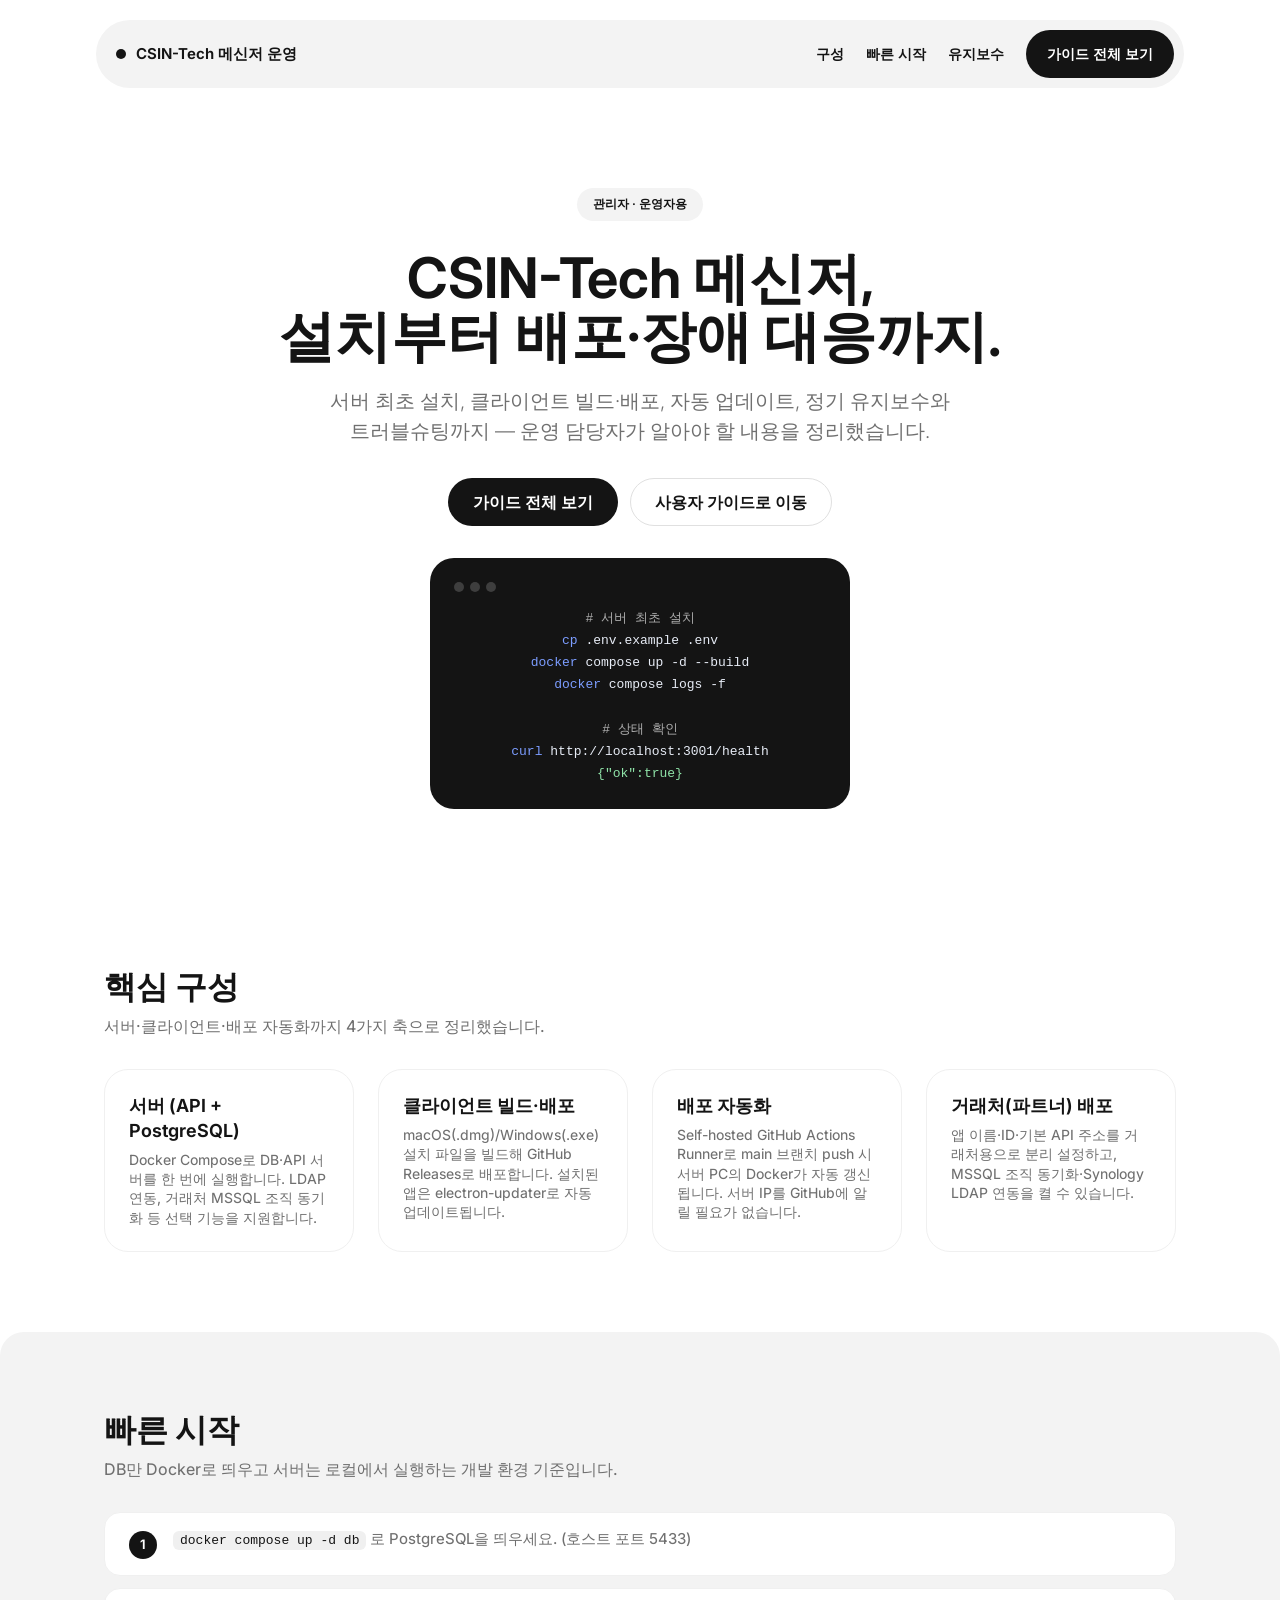
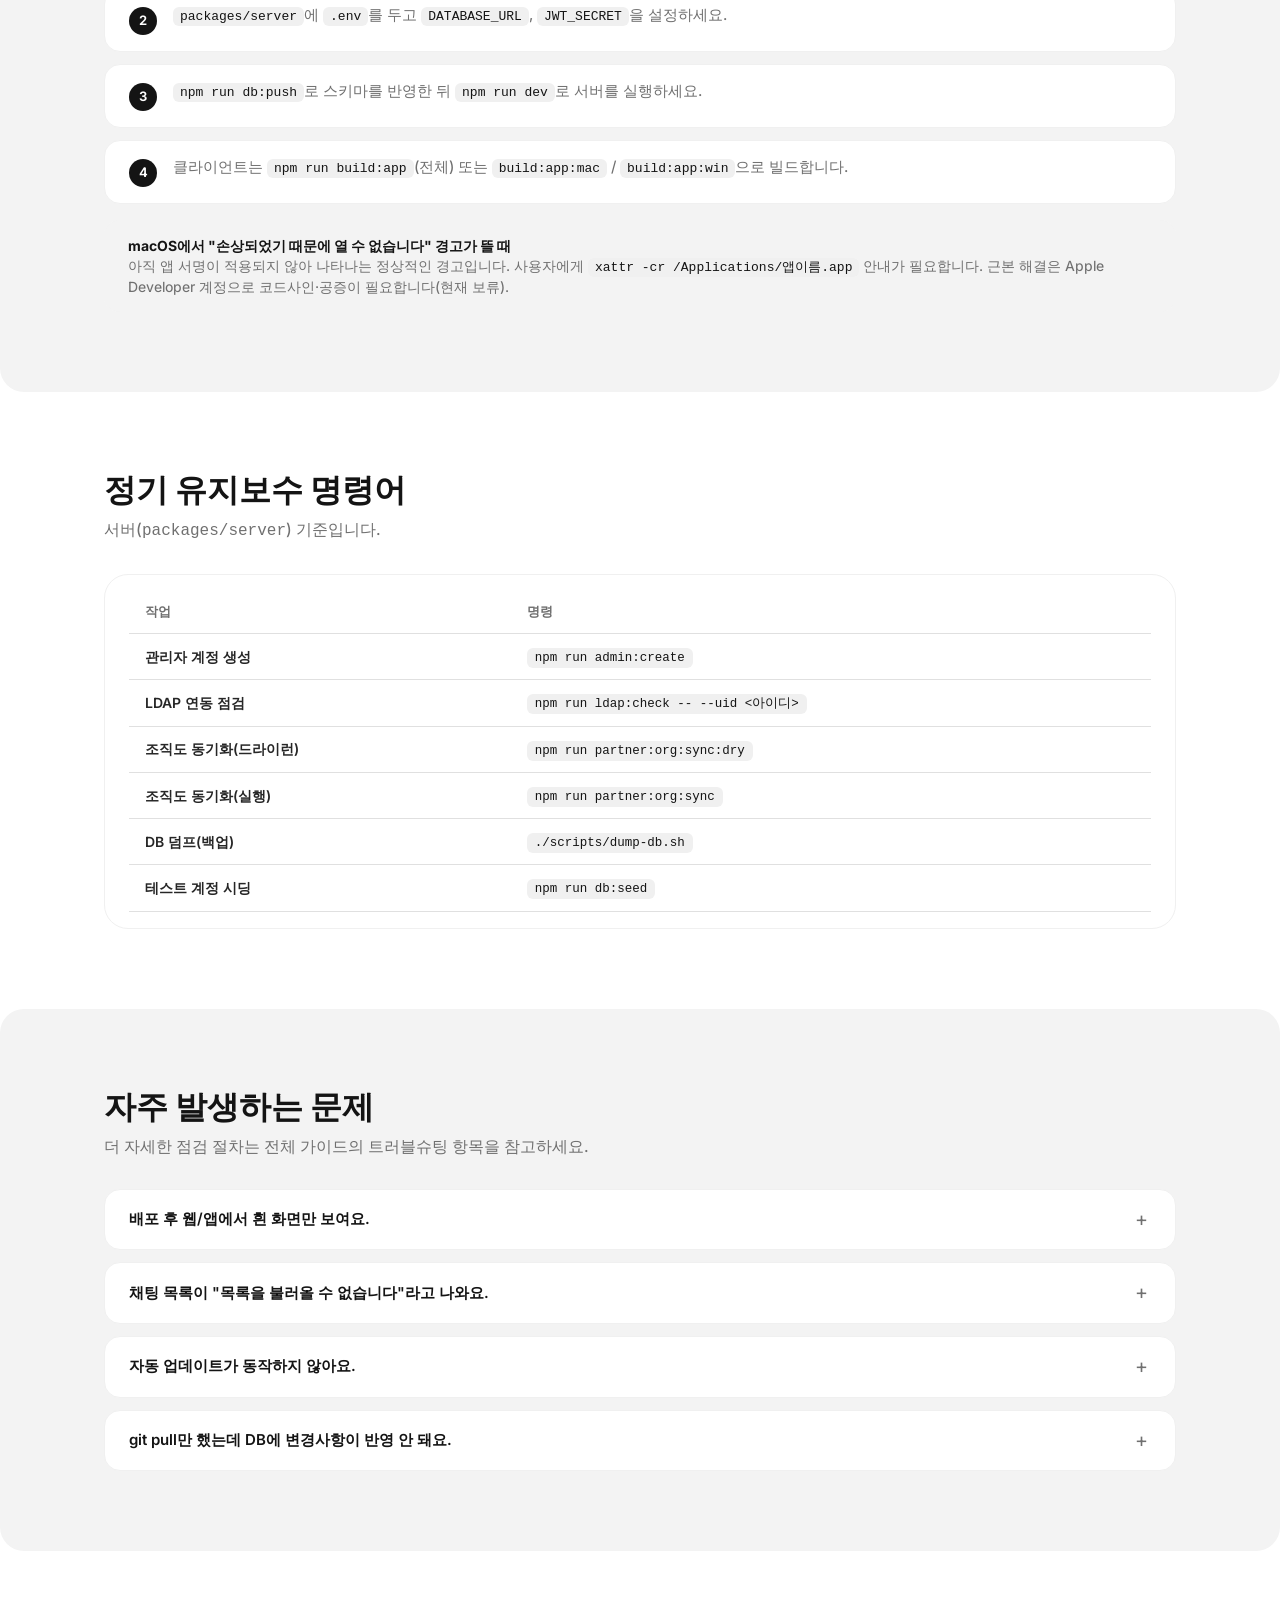
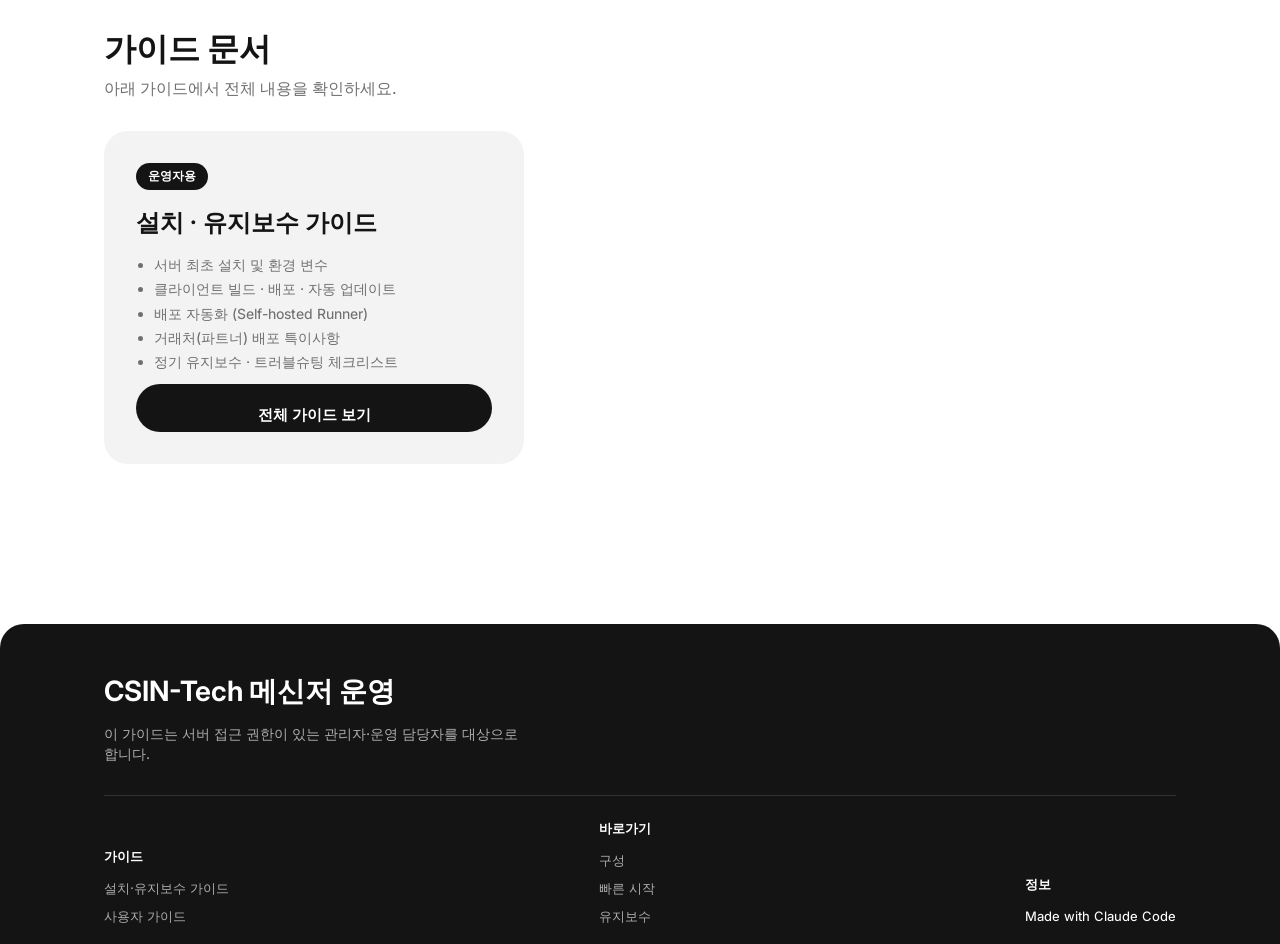
==== index.html @ f29ed69d "feat: CSIN-Tech 메신저 운영·유지보수 가이드 사이트 최초 배포 사용자 가이드(csintech-messenger-docs)와 분리된 운영자 전용 사이트. 동일한 디자인 " ====
<!doctype html>
<html lang="ko">
<head>
<meta charset="utf-8" />
<meta name="viewport" content="width=device-width, initial-scale=1" />
<title>CSIN-Tech 메신저 운영 가이드</title>
<meta name="description" content="CSIN-Tech 메신저 설치·유지보수 가이드 — 서버 설치, 클라이언트 배포, 자동 업데이트, 장애 대응." />
<link rel="preconnect" href="https://fonts.googleapis.com" />
<link rel="preconnect" href="https://fonts.gstatic.com" crossorigin />
<link href="https://fonts.googleapis.com/css2?family=Inter:wght@300;450;600;650&display=swap" rel="stylesheet" />
<link rel="stylesheet" href="style.css" />
</head>
<body>

<nav class="nav">
  <div class="nav-pill">
    <a class="nav-brand" href="index.html"><span class="dot"></span> CSIN-Tech 메신저 운영</a>
    <div class="nav-links">
      <a href="#stack">구성</a>
      <a href="#quickstart">빠른 시작</a>
      <a href="#maintenance">유지보수</a>
      <a class="btn btn-primary" href="install-guide.html">가이드 전체 보기</a>
    </div>
  </div>
</nav>

<header class="hero">
  <div class="wrap">
    <span class="eyebrow">관리자 · 운영자용</span>
    <h1>CSIN-Tech 메신저,<br />설치부터 배포·장애 대응까지.</h1>
    <p class="lead">
      서버 최초 설치, 클라이언트 빌드·배포, 자동 업데이트, 정기 유지보수와
      트러블슈팅까지 — 운영 담당자가 알아야 할 내용을 정리했습니다.
    </p>
    <div class="cta-row">
      <a class="btn btn-primary" href="install-guide.html">가이드 전체 보기</a>
      <a class="btn btn-outline" href="https://emax-project.github.io/csintech-messenger-docs/">사용자 가이드로 이동</a>
    </div>
  </div>

  <div class="hero-shot">
    <div class="terminal">
      <div class="dots"><span></span><span></span><span></span></div>
      <pre><span class="cm"># 서버 최초 설치</span>
<span class="c1">cp</span> .env.example .env
<span class="c1">docker</span> compose up -d --build
<span class="c1">docker</span> compose logs -f

<span class="cm"># 상태 확인</span>
<span class="c1">curl</span> http://localhost:3001/health
<span class="c2">{"ok":true}</span></pre>
    </div>
  </div>
</header>

<section id="stack">
  <div class="wrap">
    <div class="section-head">
      <h2 class="section-title">핵심 구성</h2>
      <p class="section-sub">서버·클라이언트·배포 자동화까지 4가지 축으로 정리했습니다.</p>
    </div>
    <div class="grid">
      <div class="card text-only"><div class="body">
        <h3>서버 (API + PostgreSQL)</h3>
        <p>Docker Compose로 DB·API 서버를 한 번에 실행합니다. LDAP 연동, 거래처 MSSQL 조직 동기화 등 선택 기능을 지원합니다.</p>
      </div></div>
      <div class="card text-only"><div class="body">
        <h3>클라이언트 빌드·배포</h3>
        <p>macOS(.dmg)/Windows(.exe) 설치 파일을 빌드해 GitHub Releases로 배포합니다. 설치된 앱은 electron-updater로 자동 업데이트됩니다.</p>
      </div></div>
      <div class="card text-only"><div class="body">
        <h3>배포 자동화</h3>
        <p>Self-hosted GitHub Actions Runner로 main 브랜치 push 시 서버 PC의 Docker가 자동 갱신됩니다. 서버 IP를 GitHub에 알릴 필요가 없습니다.</p>
      </div></div>
      <div class="card text-only"><div class="body">
        <h3>거래처(파트너) 배포</h3>
        <p>앱 이름·ID·기본 API 주소를 거래처용으로 분리 설정하고, MSSQL 조직 동기화·Synology LDAP 연동을 켤 수 있습니다.</p>
      </div></div>
    </div>
  </div>
</section>

<section class="alt" id="quickstart">
  <div class="wrap">
    <div class="section-head">
      <h2 class="section-title">빠른 시작</h2>
      <p class="section-sub">DB만 Docker로 띄우고 서버는 로컬에서 실행하는 개발 환경 기준입니다.</p>
    </div>
    <div class="steps">
      <div class="step">
        <div class="num">1</div>
        <div class="txt"><code>docker compose up -d db</code> 로 PostgreSQL을 띄우세요. (호스트 포트 5433)</div>
      </div>
      <div class="step">
        <div class="num">2</div>
        <div class="txt"><code>packages/server</code>에 <code>.env</code>를 두고 <code>DATABASE_URL</code>, <code>JWT_SECRET</code>을 설정하세요.</div>
      </div>
      <div class="step">
        <div class="num">3</div>
        <div class="txt"><code>npm run db:push</code>로 스키마를 반영한 뒤 <code>npm run dev</code>로 서버를 실행하세요.</div>
      </div>
      <div class="step">
        <div class="num">4</div>
        <div class="txt">클라이언트는 <code>npm run build:app</code>(전체) 또는 <code>build:app:mac</code> / <code>build:app:win</code>으로 빌드합니다.</div>
      </div>
    </div>
    <div class="note">
      <b>macOS에서 "손상되었기 때문에 열 수 없습니다" 경고가 뜰 때</b><br />
      아직 앱 서명이 적용되지 않아 나타나는 정상적인 경고입니다. 사용자에게
      <code>xattr -cr /Applications/앱이름.app</code> 안내가 필요합니다. 근본 해결은 Apple Developer 계정으로 코드사인·공증이 필요합니다(현재 보류).
    </div>
  </div>
</section>

<section id="maintenance">
  <div class="wrap">
    <div class="section-head">
      <h2 class="section-title">정기 유지보수 명령어</h2>
      <p class="section-sub">서버(<code>packages/server</code>) 기준입니다.</p>
    </div>
    <div class="cmd-table-wrap">
      <table class="cmd-table">
        <tr><th>작업</th><th>명령</th></tr>
        <tr><td>관리자 계정 생성</td><td><code>npm run admin:create</code></td></tr>
        <tr><td>LDAP 연동 점검</td><td><code>npm run ldap:check -- --uid &lt;아이디&gt;</code></td></tr>
        <tr><td>조직도 동기화(드라이런)</td><td><code>npm run partner:org:sync:dry</code></td></tr>
        <tr><td>조직도 동기화(실행)</td><td><code>npm run partner:org:sync</code></td></tr>
        <tr><td>DB 덤프(백업)</td><td><code>./scripts/dump-db.sh</code></td></tr>
        <tr><td>테스트 계정 시딩</td><td><code>npm run db:seed</code></td></tr>
      </table>
    </div>
  </div>
</section>

<section class="alt">
  <div class="wrap">
    <div class="section-head">
      <h2 class="section-title">자주 발생하는 문제</h2>
      <p class="section-sub">더 자세한 점검 절차는 전체 가이드의 트러블슈팅 항목을 참고하세요.</p>
    </div>
    <div class="faq-list">
      <details class="faq-row">
        <summary>배포 후 웹/앱에서 흰 화면만 보여요.<span class="plus">+</span></summary>
        <p class="answer"><code>/debug-client</code>로 클라이언트 파일이 서버 이미지에 포함됐는지 먼저 확인하고, <code>/health</code>로 API 서버 자체가 정상인지 확인하세요.</p>
      </details>
      <details class="faq-row">
        <summary>채팅 목록이 "목록을 불러올 수 없습니다"라고 나와요.<span class="plus">+</span></summary>
        <p class="answer">PostgreSQL이 떠 있지 않거나 <code>DATABASE_URL</code>이 잘못된 경우입니다. <code>docker compose ps</code>로 db 컨테이너 상태를 확인하세요.</p>
      </details>
      <details class="faq-row">
        <summary>자동 업데이트가 동작하지 않아요.<span class="plus">+</span></summary>
        <p class="answer">GitHub Releases에 <code>latest.yml</code>/<code>latest-mac.yml</code>이 함께 첨부됐는지 확인하세요. 비공개 저장소는 404가 나서 Generic 업데이트 서버 방식이 필요합니다.</p>
      </details>
      <details class="faq-row">
        <summary>git pull만 했는데 DB에 변경사항이 반영 안 돼요.<span class="plus">+</span></summary>
        <p class="answer">정상입니다. <code>git pull</code>은 코드만 갱신합니다. 서버 PC에서 <code>npm run db:push</code> 또는 <code>npm run db:migrate:deploy</code>를 한 번 더 실행해야 합니다.</p>
      </details>
    </div>
  </div>
</section>

<section>
  <div class="wrap">
    <div class="section-head">
      <h2 class="section-title">가이드 문서</h2>
      <p class="section-sub">아래 가이드에서 전체 내용을 확인하세요.</p>
    </div>
    <div class="guide-cards guide-cards-single">
      <div class="guide-card">
        <span class="tag">운영자용</span>
        <h3>설치 · 유지보수 가이드</h3>
        <ul>
          <li>서버 최초 설치 및 환경 변수</li>
          <li>클라이언트 빌드 · 배포 · 자동 업데이트</li>
          <li>배포 자동화 (Self-hosted Runner)</li>
          <li>거래처(파트너) 배포 특이사항</li>
          <li>정기 유지보수 · 트러블슈팅 체크리스트</li>
        </ul>
        <a class="btn btn-primary go" href="install-guide.html">전체 가이드 보기</a>
      </div>
    </div>
  </div>
</section>

<footer class="site-footer">
  <div class="wrap">
    <div class="wordmark">CSIN-Tech 메신저 운영</div>
    <p class="tagline">이 가이드는 서버 접근 권한이 있는 관리자·운영 담당자를 대상으로 합니다.</p>
    <div class="cols">
      <div class="links">
        <span class="link-group-title">가이드</span>
        <a href="install-guide.html">설치·유지보수 가이드</a>
        <a href="https://emax-project.github.io/csintech-messenger-docs/">사용자 가이드</a>
      </div>
      <div class="links">
        <span class="link-group-title">바로가기</span>
        <a href="#stack">구성</a>
        <a href="#quickstart">빠른 시작</a>
        <a href="#maintenance">유지보수</a>
      </div>
      <div class="links">
        <span class="link-group-title">정보</span>
        <span>Made with Claude Code</span>
      </div>
    </div>
  </div>
</footer>

</body>
</html>
---- style.css ----
/* ============================================================
   Design tokens — adapted from DESIGN.md (Mobbin analysis)
   Saans substituted with Inter (variable) per DESIGN.md guidance:
   652 -> 650, 456 -> 450, 300 -> 300, line-heights unchanged.
   ============================================================ */
:root {
  color-scheme: light;

  --primary: #141414;
  --on-primary: #ffffff;
  --ink: #141414;
  --ink-soft: #262626;
  --text-muted: #707070;
  --text-faint: #adadad;
  --canvas: #ffffff;
  --canvas-soft: #f3f3f3;
  --field: #f0f0f0;
  --hairline-soft: #f0f0f0;
  --hairline: #e0e0e0;
  --accent: #0066ff;

  --radius-none: 0px;
  --radius-sm: 16px;
  --radius-md: 24px;
  --radius-full: 9999px;

  --sp-xxs: 4px;
  --sp-xs: 8px;
  --sp-sm: 12px;
  --sp-md: 16px;
  --sp-lg: 24px;
  --sp-xl: 32px;
  --sp-xxl: 48px;
  --sp-section: 80px;
  --sp-section-lg: 120px;

  --maxw: 1120px;
  --font: "Inter", -apple-system, BlinkMacSystemFont, "Apple SD Gothic Neo",
    "Malgun Gothic", "Segoe UI", Roboto, sans-serif;
}

* { box-sizing: border-box; }

html, body {
  margin: 0;
  padding: 0;
  background: var(--canvas);
  color: var(--ink);
  font-family: var(--font);
  font-weight: 450;
  line-height: 1.38;
  -webkit-font-smoothing: antialiased;
}

img { max-width: 100%; display: block; }

a { color: var(--ink); text-decoration: underline; text-decoration-color: var(--hairline); text-underline-offset: 2px; }
a:hover { text-decoration-color: currentColor; }

.wrap {
  max-width: var(--maxw);
  margin: 0 auto;
  padding: 0 24px;
}

/* ---------- Floating pill nav ---------- */
.nav {
  position: sticky;
  top: 20px;
  z-index: 20;
  display: flex;
  justify-content: center;
  padding: 0 16px;
}
.nav-pill {
  width: 100%;
  max-width: calc(var(--maxw) - 32px);
  display: flex;
  align-items: center;
  justify-content: space-between;
  gap: 16px;
  background: var(--canvas-soft);
  border-radius: var(--radius-full);
  padding: 10px 10px 10px 20px;
}
.nav-brand {
  display: flex;
  align-items: center;
  gap: 10px;
  font-weight: 650;
  font-size: 15px;
  color: var(--ink);
  text-decoration: none;
  white-space: nowrap;
}
.nav-brand .dot {
  width: 10px; height: 10px; border-radius: 50%;
  background: var(--primary);
  flex-shrink: 0;
}
.nav-links {
  display: flex;
  align-items: center;
  gap: 22px;
  font-size: 14px;
  font-weight: 600;
}
.nav-links a:not(.btn) { color: var(--ink); text-decoration: none; }
.nav-links a:not(.btn):hover { color: var(--text-muted); }
.nav-links .btn { padding: 10px 20px; font-size: 14px; }

/* ---------- Buttons (stadium pills, per DESIGN.md) ---------- */
.btn {
  display: inline-flex;
  align-items: center;
  justify-content: center;
  gap: 8px;
  height: 48px;
  padding: 0 24px;
  border-radius: var(--radius-full);
  font-weight: 600;
  font-size: 16px;
  border: 1px solid transparent;
  text-decoration: none !important;
  white-space: nowrap;
}
.btn-primary { background: var(--primary); color: var(--on-primary); }
.btn-primary:hover { background: var(--ink-soft); }
.btn-outline { background: var(--canvas); color: var(--ink); border-color: var(--hairline); }
.btn-outline:hover { border-color: var(--ink); }
.btn-soft { background: var(--canvas-soft); color: var(--ink); }
.btn-soft:hover { background: var(--field); }

/* ---------- Hero ---------- */
.hero {
  padding: var(--sp-section-lg) 0 var(--sp-section);
  text-align: center;
}
.eyebrow {
  display: inline-flex;
  align-items: center;
  gap: 6px;
  font-size: 12px;
  font-weight: 600;
  color: var(--ink);
  background: var(--canvas-soft);
  padding: 8px 16px;
  border-radius: var(--radius-full);
  margin-bottom: 28px;
}
.hero h1 {
  font-size: clamp(32px, 5.4vw, 56px);
  font-weight: 650;
  line-height: 1.05;
  letter-spacing: 0;
  margin: 0 0 20px;
}
.hero p.lead {
  color: var(--text-muted);
  font-weight: 300;
  font-size: clamp(16px, 2vw, 20px);
  line-height: 1.5;
  max-width: 620px;
  margin: 0 auto var(--sp-xl);
}
.cta-row { display: flex; gap: 12px; justify-content: center; flex-wrap: wrap; }

/* ---------- Sections ---------- */
section { padding: var(--sp-section) 0; }
section.alt { background: var(--canvas-soft); border-radius: var(--radius-md); }
.section-head { max-width: 640px; margin: 0 0 var(--sp-xl); }
h2.section-title {
  font-size: clamp(24px, 3.2vw, 32px);
  font-weight: 650;
  line-height: 1.13;
  margin: 0 0 10px;
}
p.section-sub { color: var(--text-muted); font-size: 16px; margin: 0; }

/* ---------- Feature grid (plain, used for ops summary) ---------- */
.grid {
  display: grid;
  grid-template-columns: repeat(auto-fit, minmax(240px, 1fr));
  gap: var(--sp-lg);
}
.card {
  background: var(--canvas);
  border: 1px solid var(--hairline-soft);
  border-radius: var(--radius-md);
  overflow: hidden;
  display: flex;
  flex-direction: column;
}
.card .shot {
  aspect-ratio: 16 / 11;
  overflow: hidden;
  background: var(--canvas-soft);
  padding: 10px 10px 0;
  flex-shrink: 0;
}
.card .shot img {
  width: 100%;
  height: 100%;
  object-fit: cover;
  object-position: top center;
  border-radius: var(--radius-sm) var(--radius-sm) 0 0;
  border: 1px solid var(--hairline-soft);
  border-bottom: none;
}
.card .body { padding: var(--sp-lg); }
.card h3 { margin: 0 0 6px; font-size: 18px; font-weight: 650; }
.card p { margin: 0; font-size: 14px; color: var(--text-muted); }
.card.text-only .body { padding: var(--sp-lg); }

/* ---------- Bento feature grid ----------
   Source screenshots are tall/portrait (phone-app shape), so "featured"
   tiles are made TALLER (deeper image aspect-ratio), never wider —
   a wide-short cell would badly letterbox a portrait screenshot.
   align-items: start lets each card keep its own natural height
   (masonry-like), instead of stretching short cards to match tall ones. */
.bento {
  display: grid;
  grid-template-columns: repeat(3, 1fr);
  gap: var(--sp-lg);
  align-items: start;
}
.bento .card.feature-lg .shot { aspect-ratio: 3 / 4; }
.bento .card.feature-lg h3 { font-size: 20px; }

@media (max-width: 860px) {
  .bento { grid-template-columns: repeat(2, 1fr); }
}
@media (max-width: 560px) {
  .bento { grid-template-columns: 1fr; }
  .bento .card.feature-lg .shot { aspect-ratio: 16 / 11; }
}

/* ---------- Hero shot (single, clean — replaces the busy multi-screenshot marquee) ---------- */
.hero-shot { display: flex; justify-content: center; margin-top: var(--sp-xl); }
.hero-shot .frame {
  position: relative;
  background: var(--canvas);
  border: 1px solid var(--hairline-soft);
  border-radius: var(--radius-md);
  padding: var(--sp-sm);
}
.hero-shot .frame img {
  width: 300px;
  border-radius: var(--radius-sm);
  display: block;
}
.hero-shot .frame::after {
  content: '';
  position: absolute;
  left: var(--sp-sm);
  right: var(--sp-sm);
  bottom: var(--sp-sm);
  height: 90px;
  border-radius: 0 0 var(--radius-sm) var(--radius-sm);
  background: linear-gradient(180deg, transparent, var(--canvas) 85%);
  pointer-events: none;
}
@media (max-width: 640px) {
  .hero-shot .frame img { width: 240px; }
}

/* Fade mask for cropped/cut-off screenshot previews, so the crop reads as
   intentional rather than an accidental hard clip. */
.shot-fade { position: relative; }
.shot-fade::after {
  content: '';
  position: absolute;
  left: 10px; right: 10px; bottom: 0;
  height: 56px;
  background: linear-gradient(180deg, transparent, var(--canvas-soft) 90%);
  pointer-events: none;
}

/* ---------- Split panel (install) ---------- */
.split {
  display: grid;
  grid-template-columns: 1.1fr 0.9fr;
  gap: var(--sp-xxl);
  align-items: center;
}
.split-visual {
  display: flex;
  justify-content: center;
}
.split-visual .frame {
  background: var(--canvas);
  border: 1px solid var(--hairline-soft);
  border-radius: var(--radius-md);
  padding: var(--sp-sm);
  transform: rotate(1.5deg);
  box-shadow: none;
}
.split-visual .frame img {
  border-radius: var(--radius-sm);
  width: 260px;
}
@media (max-width: 860px) {
  .split { grid-template-columns: 1fr; }
  .split-visual { order: -1; }
}

/* ---------- Segmented control demo switcher ---------- */
.seg-control {
  display: inline-flex;
  flex-wrap: wrap;
  background: var(--canvas);
  border-radius: var(--radius-full);
  padding: 4px;
  gap: 2px;
  margin-bottom: var(--sp-xl);
}
.seg-control button {
  border: none;
  background: transparent;
  padding: 10px 18px;
  border-radius: var(--radius-full);
  font-weight: 600;
  font-size: 13.5px;
  color: var(--text-muted);
  cursor: pointer;
  font-family: var(--font);
}
.seg-control button.active { background: var(--ink); color: var(--on-primary); }
.seg-panel { display: none; }
.seg-panel.active { display: block; }
.seg-panel figure { margin: 0; max-width: 480px; }
.seg-panel img {
  width: 100%;
  border-radius: var(--radius-md);
  border: 1px solid var(--hairline-soft);
}
.seg-panel figcaption { margin-top: var(--sp-sm); font-size: 13.5px; color: var(--text-muted); }

/* ---------- FAQ accordion ---------- */
.faq-list { display: flex; flex-direction: column; gap: var(--sp-sm); }
.faq-row {
  background: var(--canvas);
  border: 1px solid var(--hairline-soft);
  border-radius: var(--radius-sm);
  padding: var(--sp-md) var(--sp-lg);
}
.faq-row summary {
  cursor: pointer;
  font-weight: 600;
  font-size: 15px;
  list-style: none;
  display: flex;
  justify-content: space-between;
  align-items: center;
  gap: var(--sp-md);
}
.faq-row summary::-webkit-details-marker { display: none; }
.faq-row summary .plus {
  flex-shrink: 0;
  font-weight: 400;
  font-size: 20px;
  color: var(--text-muted);
  width: 20px;
  text-align: center;
}
.faq-row[open] summary .plus { transform: rotate(45deg); }
.faq-row .answer { margin: var(--sp-sm) 0 0; color: var(--text-muted); font-size: 14px; }

/* ---------- Guide cards ---------- */
.guide-cards {
  display: grid;
  grid-template-columns: repeat(auto-fit, minmax(300px, 1fr));
  gap: var(--sp-lg);
}
.guide-cards-single { max-width: 420px; }
.guide-card {
  background: var(--canvas-soft);
  border-radius: var(--radius-md);
  padding: var(--sp-xl);
  display: flex;
  flex-direction: column;
  gap: var(--sp-sm);
}
.guide-card .tag {
  display: inline-flex;
  align-self: flex-start;
  font-size: 12px;
  font-weight: 600;
  color: var(--on-primary);
  background: var(--primary);
  padding: 5px 12px;
  border-radius: var(--radius-full);
}
.guide-card h3 { margin: 4px 0 0; font-size: 24px; font-weight: 650; }
.guide-card ul {
  margin: 4px 0 0;
  padding-left: 18px;
  color: var(--text-muted);
  font-size: 14px;
  display: flex;
  flex-direction: column;
  gap: 5px;
}
.guide-card .go {
  margin-top: auto;
  padding-top: var(--sp-md);
  font-weight: 600;
  font-size: 15px;
  text-decoration: none;
}
.guide-card .go:hover { color: var(--text-muted); }

/* ---------- Steps ---------- */
.steps { display: grid; gap: var(--sp-sm); }
.step {
  display: flex;
  align-items: flex-start;
  gap: var(--sp-md);
  background: var(--canvas);
  border: 1px solid var(--hairline-soft);
  border-radius: var(--radius-sm);
  padding: var(--sp-md) var(--sp-lg);
}
.step .num {
  flex-shrink: 0;
  width: 28px; height: 28px;
  border-radius: 50%;
  background: var(--primary);
  color: var(--on-primary);
  font-weight: 650;
  font-size: 13px;
  display: flex; align-items: center; justify-content: center;
  margin-top: 2px;
}
.step .txt { font-size: 15px; color: var(--text-muted); }
.step .txt b { color: var(--ink); font-weight: 650; }
.step code, .note code {
  background: var(--field);
  border-radius: 6px;
  padding: 2px 7px;
  font-size: 13px;
  color: var(--ink);
  font-family: ui-monospace, "SF Mono", Menlo, monospace;
}

.note {
  margin-top: var(--sp-md);
  font-size: 14px;
  color: var(--text-muted);
  background: var(--canvas-soft);
  border-radius: var(--radius-sm);
  padding: var(--sp-md) var(--sp-lg);
}
.note b { color: var(--ink); }

/* ---------- Screenshot gallery ---------- */
.gallery {
  display: grid;
  grid-template-columns: repeat(auto-fit, minmax(220px, 1fr));
  gap: var(--sp-md);
}
.gallery figure {
  margin: 0;
  background: var(--canvas);
  border: 1px solid var(--hairline-soft);
  border-radius: var(--radius-md);
  overflow: hidden;
}
.gallery img { display: block; width: 100%; }
.gallery figcaption {
  font-size: 13px;
  font-weight: 600;
  color: var(--ink);
  padding: 10px 14px 14px;
}

/* ---------- Footer (ink band, polarity inversion) ---------- */
footer.site-footer {
  background: var(--ink);
  color: var(--on-primary);
  border-radius: var(--radius-md) var(--radius-md) 0 0;
  margin-top: var(--sp-section);
  padding: var(--sp-xxl) 0 var(--sp-xl);
}
footer.site-footer .wordmark { font-size: 28px; font-weight: 650; margin-bottom: 8px; }
footer.site-footer .tagline { color: var(--text-faint); font-size: 14px; max-width: 420px; }
footer.site-footer .cols {
  display: flex;
  justify-content: space-between;
  align-items: flex-end;
  flex-wrap: wrap;
  gap: var(--sp-lg);
  margin-top: var(--sp-xl);
  padding-top: var(--sp-lg);
  border-top: 1px solid rgba(255,255,255,0.12);
}
footer.site-footer a { color: var(--text-faint); text-decoration: none; }
footer.site-footer a:hover { color: var(--on-primary); }
footer.site-footer .links { display: flex; flex-direction: column; gap: 10px; font-size: 13px; }
footer.site-footer .link-group-title { color: var(--on-primary); font-weight: 650; font-size: 13px; margin-bottom: 4px; }

@media (max-width: 640px) {
  .nav-links a:not(.btn) { display: none; }
}

/* ============================================================
   Markdown viewer page
   ============================================================ */
body.viewer .wrap.doc {
  max-width: 1080px;
  padding-top: var(--sp-xxl);
  padding-bottom: 100px;
  display: grid;
  grid-template-columns: minmax(0, 720px) 220px;
  gap: var(--sp-xxl);
  align-items: start;
}
.doc-main { min-width: 0; }
.doc-toc {
  position: sticky;
  top: 100px;
  font-size: 13px;
}
.doc-toc .toc-label {
  font-weight: 650;
  font-size: 12px;
  color: var(--text-faint);
  margin-bottom: var(--sp-sm);
}
.doc-toc ol {
  list-style: none;
  margin: 0;
  padding: 0;
  display: flex;
  flex-direction: column;
  gap: 8px;
  border-left: 1px solid var(--hairline);
}
.doc-toc a {
  display: block;
  padding: 2px 0 2px 14px;
  color: var(--text-muted);
  text-decoration: none;
  line-height: 1.4;
}
.doc-toc a:hover { color: var(--ink); }
@media (max-width: 900px) {
  body.viewer .wrap.doc { grid-template-columns: 1fr; }
  .doc-toc { display: none; }
}
.back-pill {
  display: inline-flex;
  align-items: center;
  gap: 6px;
  font-size: 13px;
  font-weight: 600;
  color: var(--ink);
  background: var(--canvas-soft);
  padding: 8px 16px;
  border-radius: var(--radius-full);
  text-decoration: none;
  margin-bottom: var(--sp-xl);
}
.back-pill:hover { background: var(--field); }

.doc-content h1 { font-size: 36px; font-weight: 650; line-height: 1.1; margin: 0 0 8px; }
.doc-content h2 {
  font-size: 22px;
  font-weight: 650;
  margin-top: 48px;
  padding-top: var(--sp-lg);
  border-top: 1px solid var(--hairline);
}
.doc-content h3 { font-size: 17px; font-weight: 650; margin-top: 28px; }
.doc-content p, .doc-content li { color: var(--ink-soft); font-size: 15.5px; }
.doc-content > p:first-of-type { color: var(--text-muted); font-weight: 300; font-size: 18px; }
.doc-content code {
  background: var(--field);
  border-radius: 6px;
  padding: 2px 7px;
  font-size: 13.5px;
  color: var(--ink);
  font-family: ui-monospace, "SF Mono", Menlo, monospace;
}
.doc-content pre {
  background: var(--ink);
  border-radius: var(--radius-sm);
  padding: var(--sp-md) var(--sp-lg);
  overflow-x: auto;
}
.doc-content pre code { background: none; padding: 0; color: #f3f3f3; }
.doc-content blockquote {
  margin: var(--sp-lg) 0;
  padding: var(--sp-md) var(--sp-lg);
  background: var(--canvas-soft);
  border-radius: var(--radius-sm);
  color: var(--ink-soft);
}
.doc-content blockquote p { margin: 4px 0; }
.doc-content table {
  width: 100%;
  border-collapse: collapse;
  font-size: 14px;
  margin: var(--sp-lg) 0;
}
.doc-content th, .doc-content td {
  border-bottom: 1px solid var(--hairline);
  padding: 10px 12px;
  text-align: left;
}
.doc-content th { background: var(--canvas-soft); font-weight: 650; }
.doc-content img {
  border-radius: var(--radius-md);
  border: 1px solid var(--hairline-soft);
  margin: var(--sp-md) 0;
}
.doc-content hr { border: none; border-top: 1px solid var(--hairline); margin: var(--sp-xl) 0; }
.doc-content a { font-weight: 600; }
.doc-loading { color: var(--text-muted); padding: 40px 0; }

/* ---------- Terminal frame (ops site: code instead of screenshots) ---------- */
.terminal {
  background: var(--ink);
  border-radius: var(--radius-md);
  padding: var(--sp-lg);
  width: 100%;
  max-width: 420px;
}
.terminal .dots { display: flex; gap: 6px; margin-bottom: var(--sp-md); }
.terminal .dots span { width: 10px; height: 10px; border-radius: 50%; background: rgba(255,255,255,0.18); }
.terminal pre {
  margin: 0;
  font-family: ui-monospace, "SF Mono", Menlo, monospace;
  font-size: 13px;
  line-height: 1.7;
  color: #e7ecf6;
  white-space: pre-wrap;
  word-break: break-all;
}
.terminal .c1 { color: #7c9dff; }
.terminal .c2 { color: #8fe3a8; }
.terminal .cm { color: var(--text-faint); }

/* ---------- Command table (ops quick reference) ---------- */
.cmd-table { width: 100%; border-collapse: collapse; font-size: 14px; }
.cmd-table th, .cmd-table td {
  text-align: left;
  padding: 12px 16px;
  border-bottom: 1px solid var(--hairline);
}
.cmd-table th { color: var(--text-muted); font-weight: 600; font-size: 13px; }
.cmd-table td:first-child { color: var(--ink-soft); font-weight: 600; white-space: nowrap; }
.cmd-table code {
  background: var(--field);
  border-radius: 6px;
  padding: 3px 8px;
  font-size: 12.5px;
  font-family: ui-monospace, "SF Mono", Menlo, monospace;
  color: var(--ink);
}
.cmd-table-wrap {
  background: var(--canvas);
  border: 1px solid var(--hairline-soft);
  border-radius: var(--radius-md);
  padding: var(--sp-md) var(--sp-lg);
  overflow-x: auto;
}
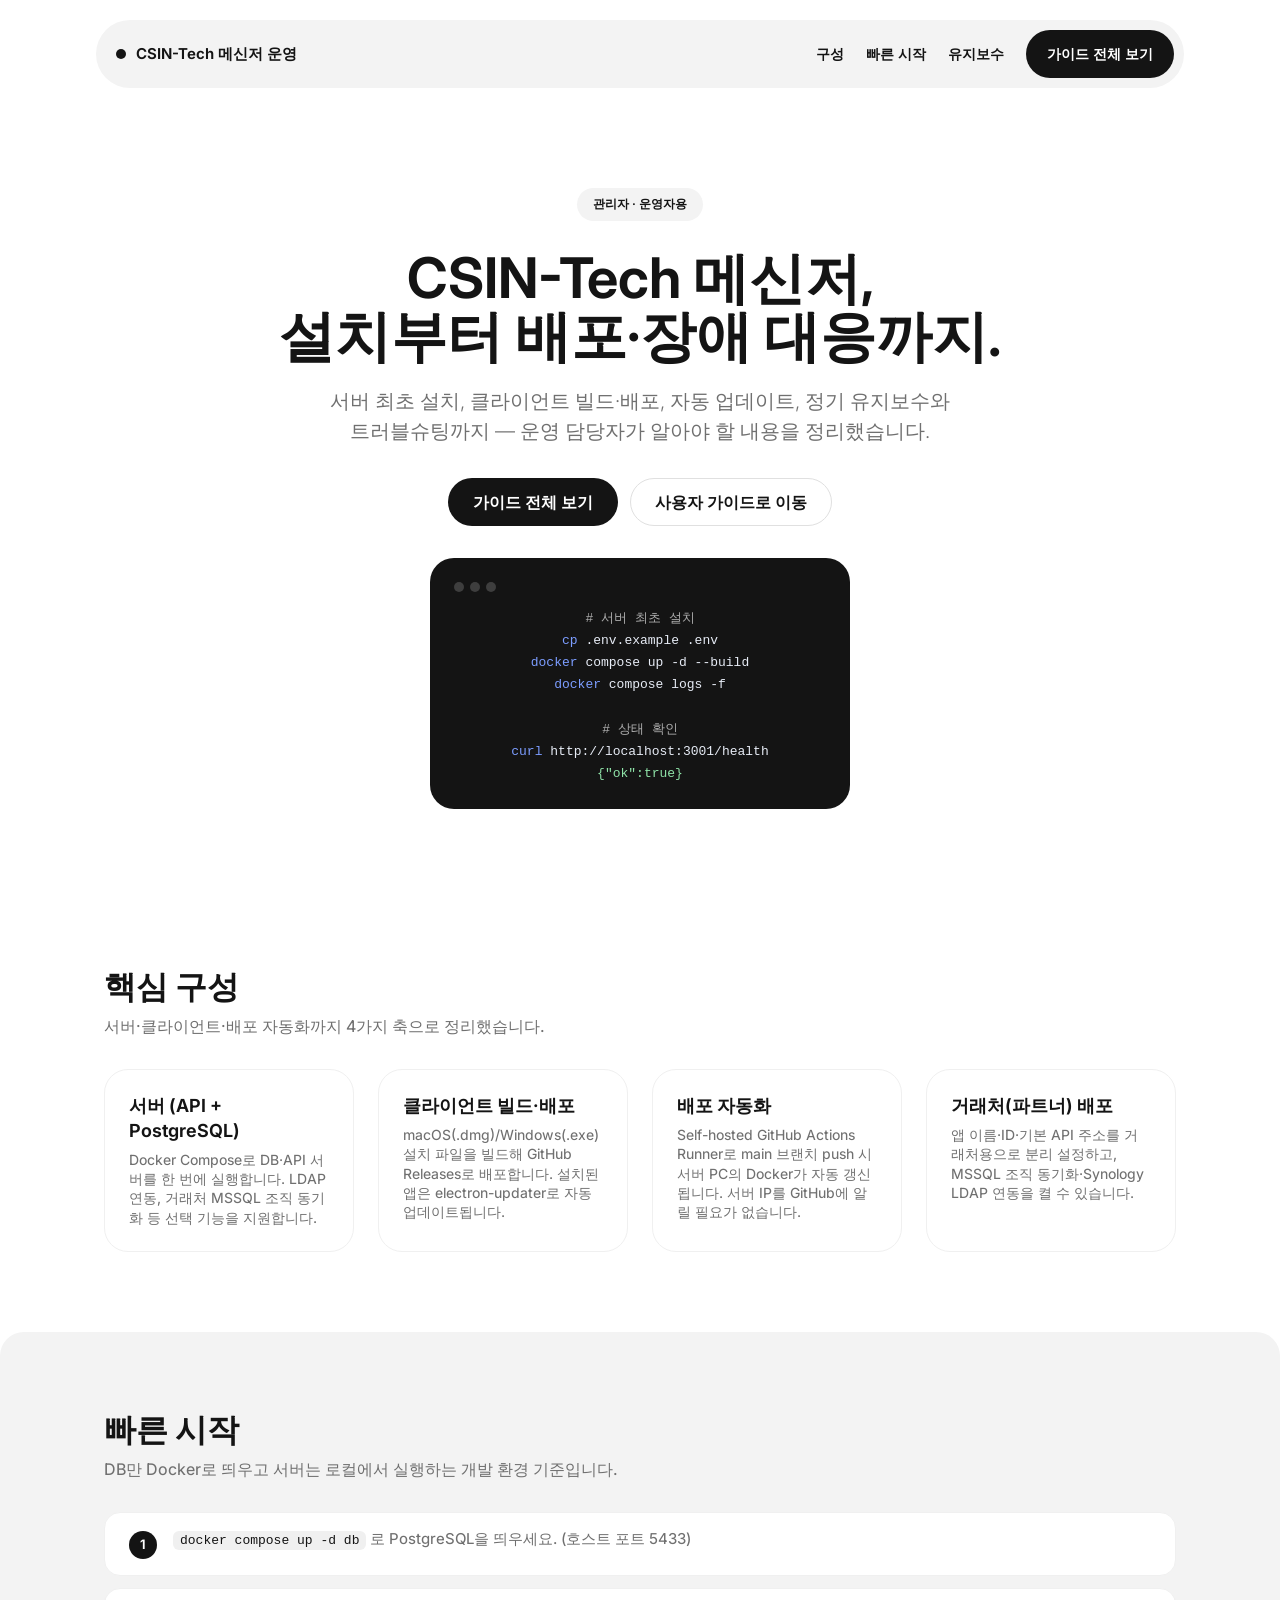
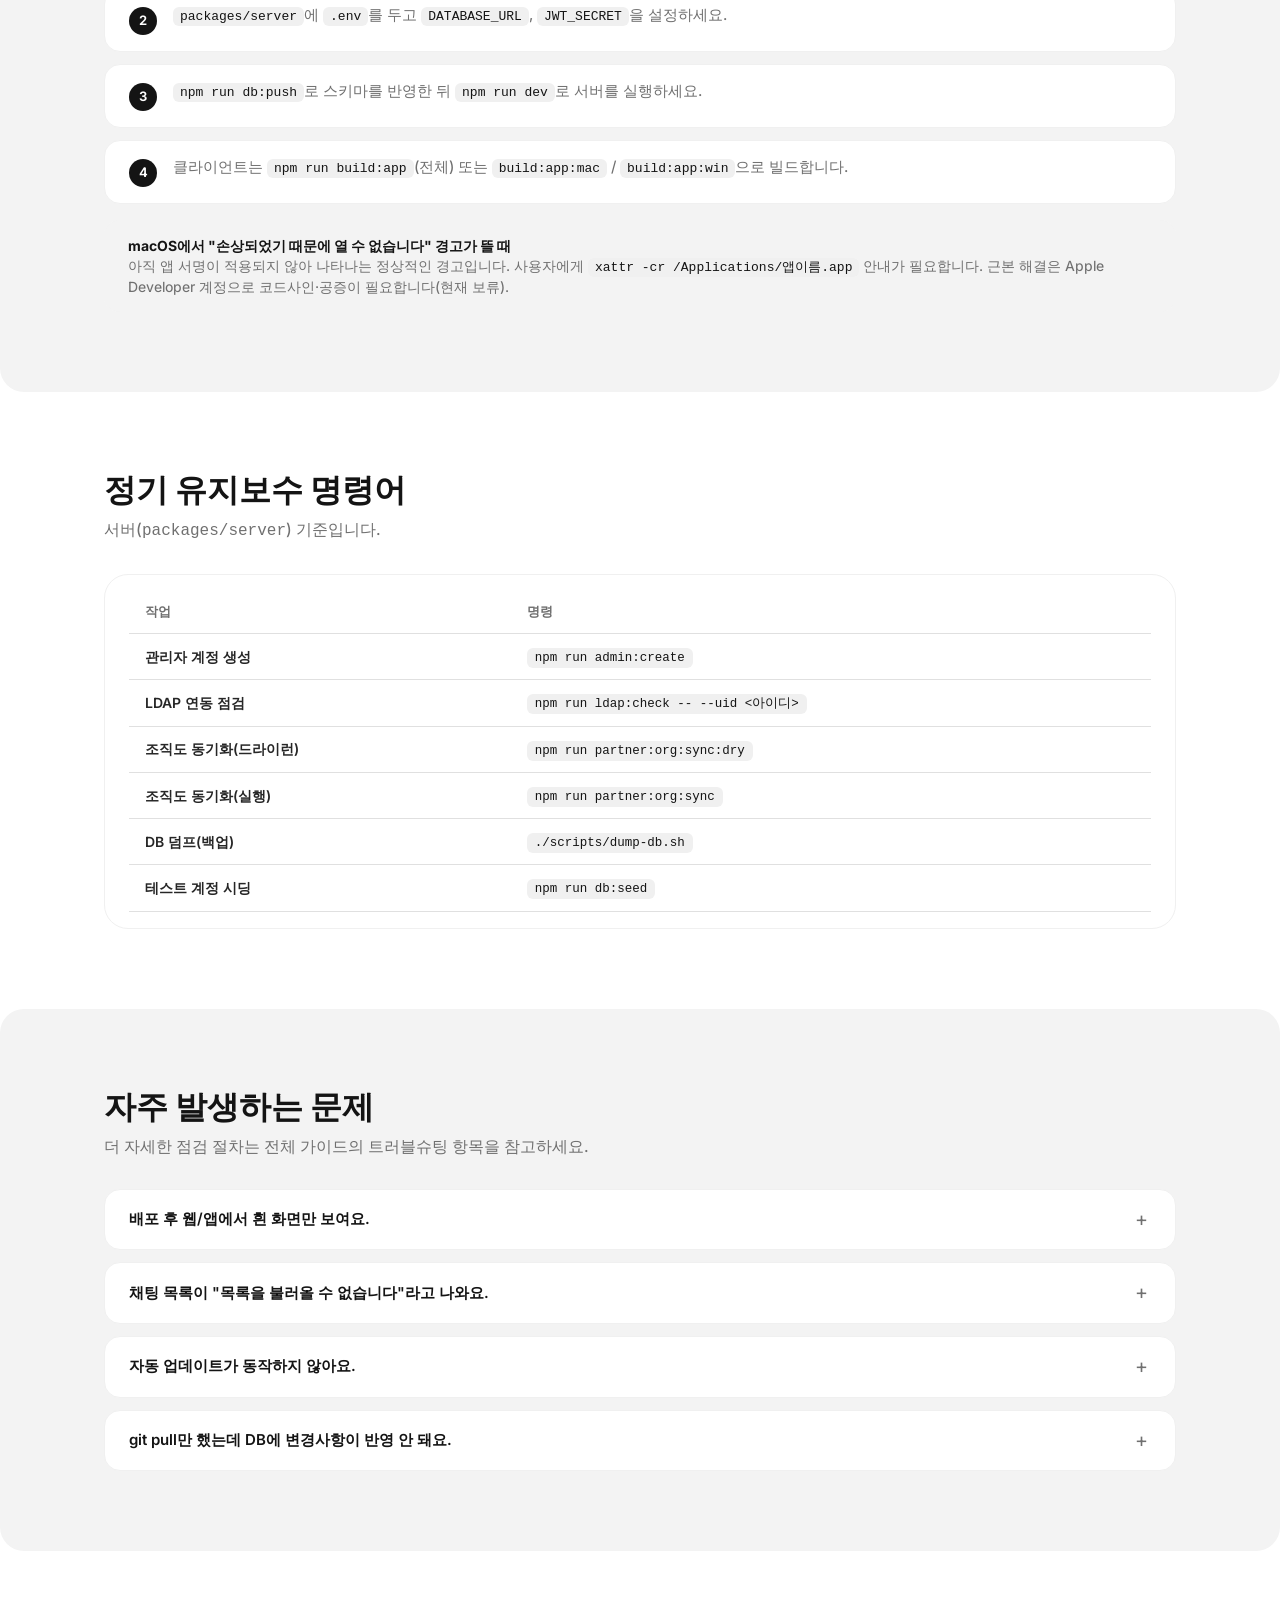
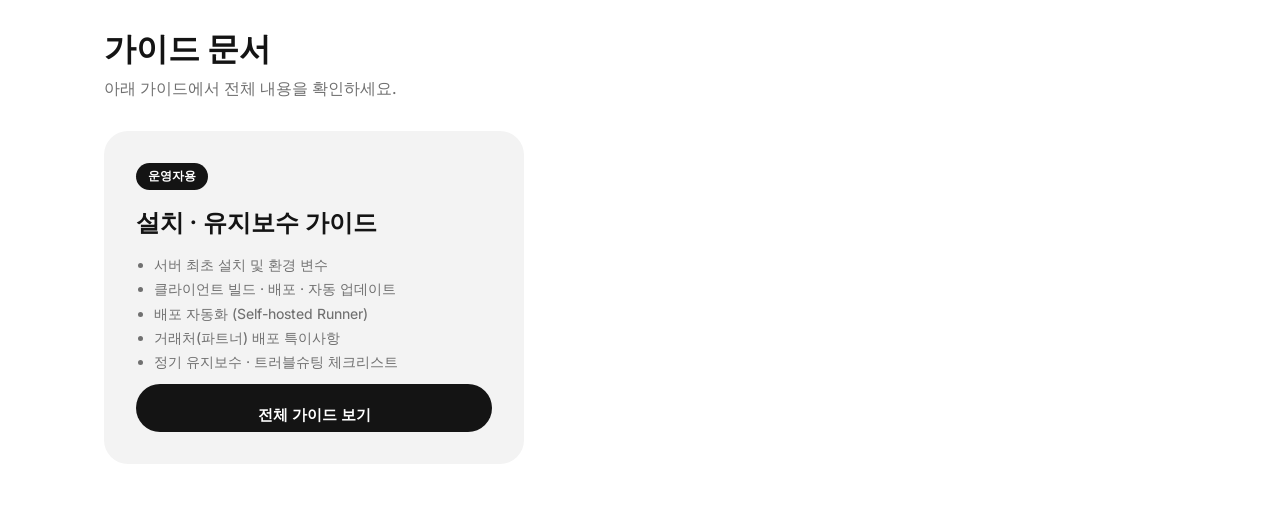
==== commit 26a783f3: "remove: 하단 풋터 제거 Co-Authored-By: Claude Sonnet 5 <noreply@anthropic.com>" ====
--- a/index.html
+++ b/index.html
@@ -182,29 +182,5 @@
   </div>
 </section>
 
-<footer class="site-footer">
-  <div class="wrap">
-    <div class="wordmark">CSIN-Tech 메신저 운영</div>
-    <p class="tagline">이 가이드는 서버 접근 권한이 있는 관리자·운영 담당자를 대상으로 합니다.</p>
-    <div class="cols">
-      <div class="links">
-        <span class="link-group-title">가이드</span>
-        <a href="install-guide.html">설치·유지보수 가이드</a>
-        <a href="https://emax-project.github.io/csintech-messenger-docs/">사용자 가이드</a>
-      </div>
-      <div class="links">
-        <span class="link-group-title">바로가기</span>
-        <a href="#stack">구성</a>
-        <a href="#quickstart">빠른 시작</a>
-        <a href="#maintenance">유지보수</a>
-      </div>
-      <div class="links">
-        <span class="link-group-title">정보</span>
-        <span>Made with Claude Code</span>
-      </div>
-    </div>
-  </div>
-</footer>
-
 </body>
 </html>
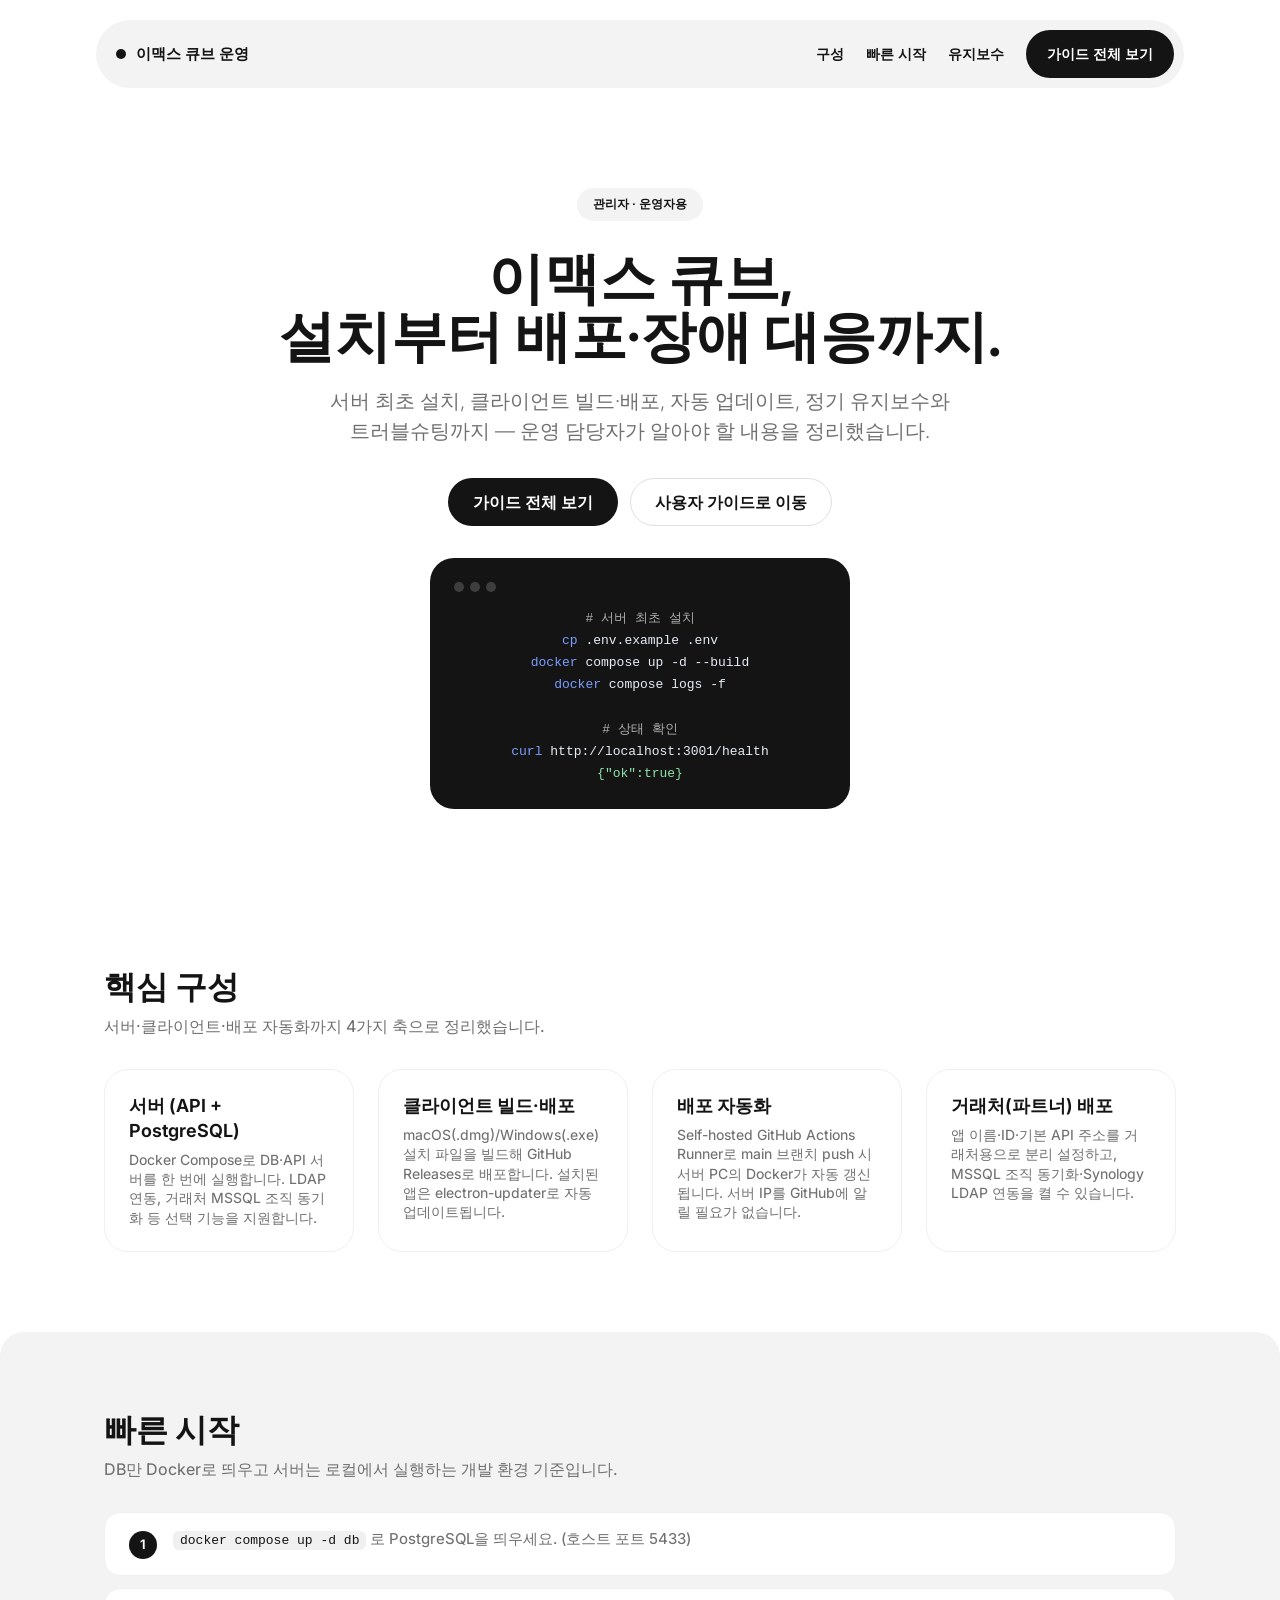
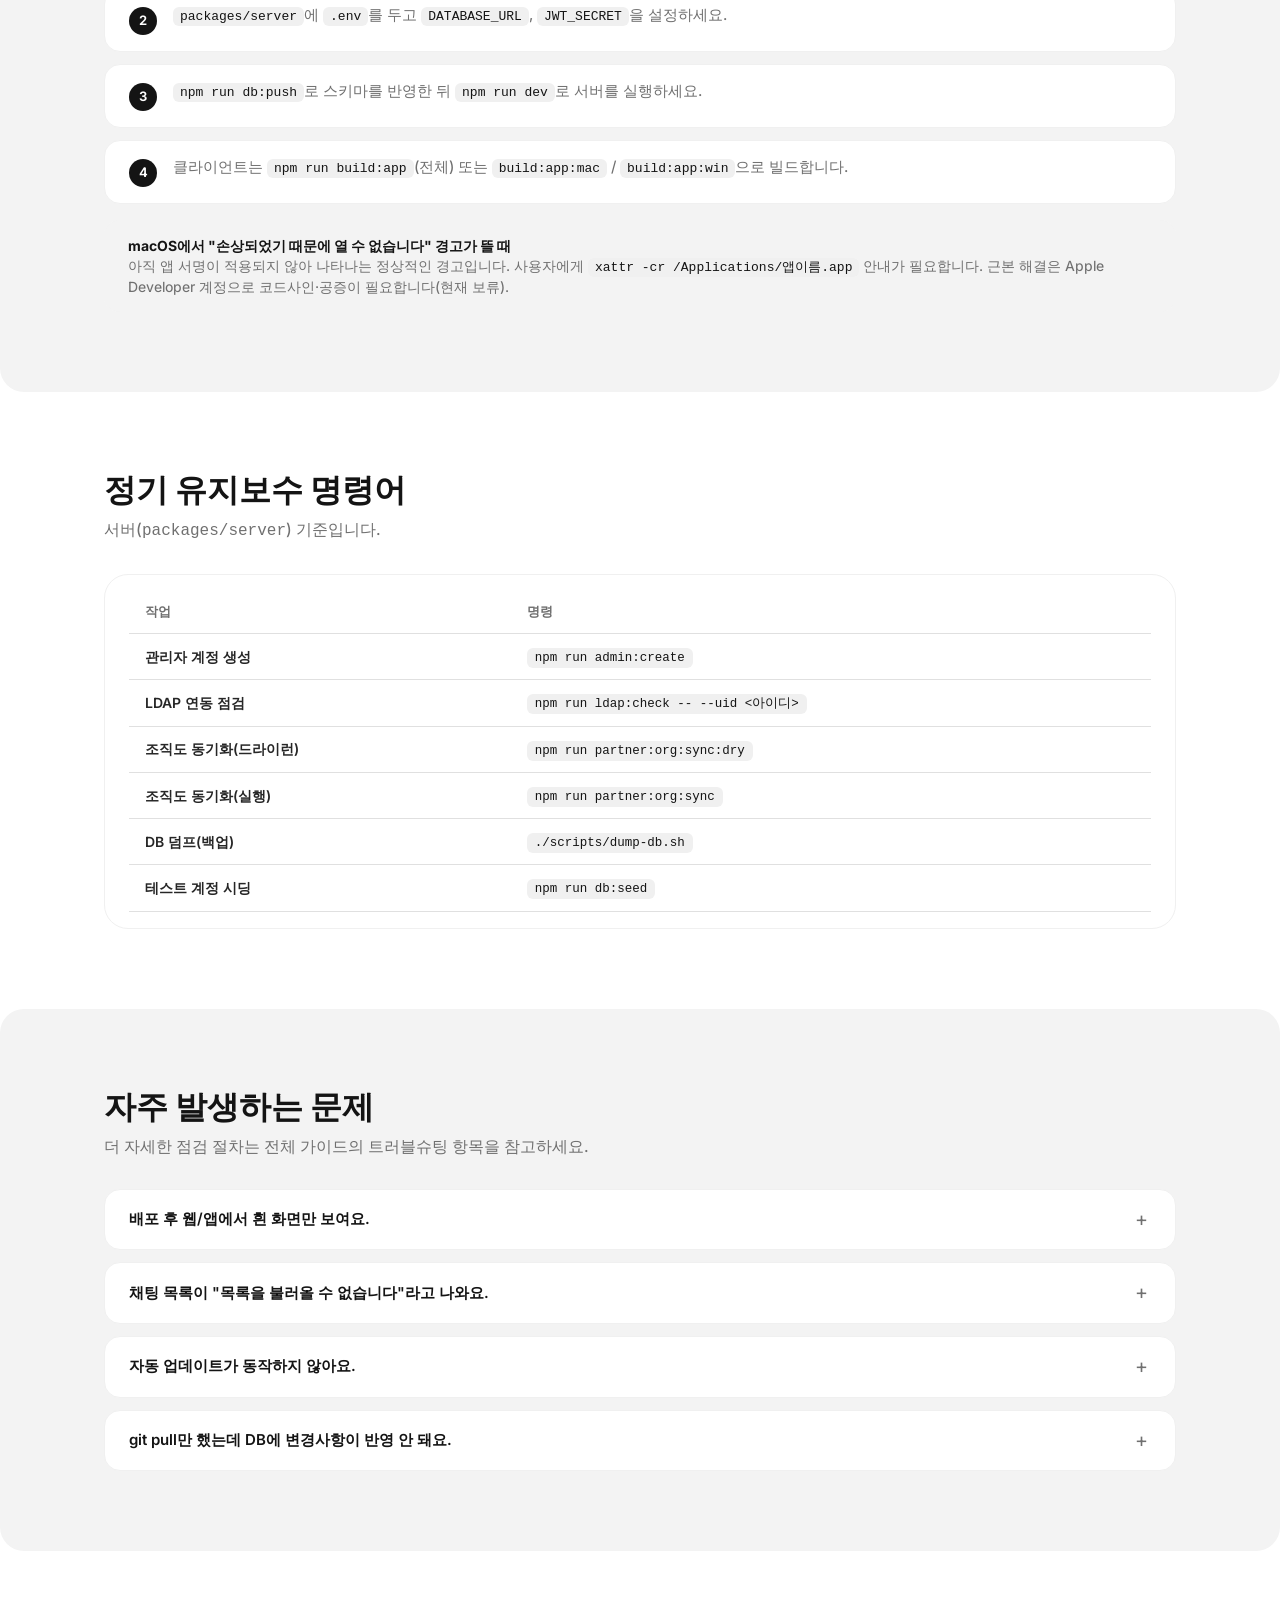
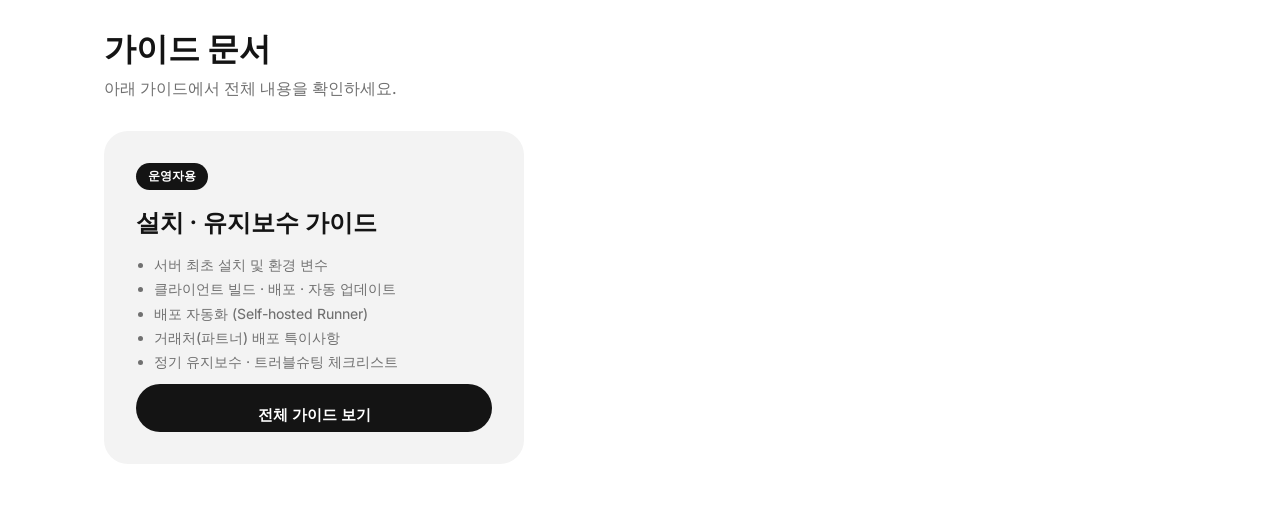
==== commit 4b9bc48a: "rebrand: 사이트 네이밍을 CSIN-Tech 메신저 → 이맥스 큐브로 변경 타이틀·내비게이션 브랜드·히어로 헤드라인 등 사이트 자체 표기만 바꿨다. 본문 내용(실제 CSIN-" ====
--- a/index.html
+++ b/index.html
@@ -3,8 +3,8 @@
 <head>
 <meta charset="utf-8" />
 <meta name="viewport" content="width=device-width, initial-scale=1" />
-<title>CSIN-Tech 메신저 운영 가이드</title>
-<meta name="description" content="CSIN-Tech 메신저 설치·유지보수 가이드 — 서버 설치, 클라이언트 배포, 자동 업데이트, 장애 대응." />
+<title>이맥스 큐브 운영 가이드</title>
+<meta name="description" content="이맥스 큐브 설치·유지보수 가이드 — 서버 설치, 클라이언트 배포, 자동 업데이트, 장애 대응." />
 <link rel="preconnect" href="https://fonts.googleapis.com" />
 <link rel="preconnect" href="https://fonts.gstatic.com" crossorigin />
 <link href="https://fonts.googleapis.com/css2?family=Inter:wght@300;450;600;650&display=swap" rel="stylesheet" />
@@ -14,7 +14,7 @@
 
 <nav class="nav">
   <div class="nav-pill">
-    <a class="nav-brand" href="index.html"><span class="dot"></span> CSIN-Tech 메신저 운영</a>
+    <a class="nav-brand" href="index.html"><span class="dot"></span> 이맥스 큐브 운영</a>
     <div class="nav-links">
       <a href="#stack">구성</a>
       <a href="#quickstart">빠른 시작</a>
@@ -27,7 +27,7 @@
 <header class="hero">
   <div class="wrap">
     <span class="eyebrow">관리자 · 운영자용</span>
-    <h1>CSIN-Tech 메신저,<br />설치부터 배포·장애 대응까지.</h1>
+    <h1>이맥스 큐브,<br />설치부터 배포·장애 대응까지.</h1>
     <p class="lead">
       서버 최초 설치, 클라이언트 빌드·배포, 자동 업데이트, 정기 유지보수와
       트러블슈팅까지 — 운영 담당자가 알아야 할 내용을 정리했습니다.
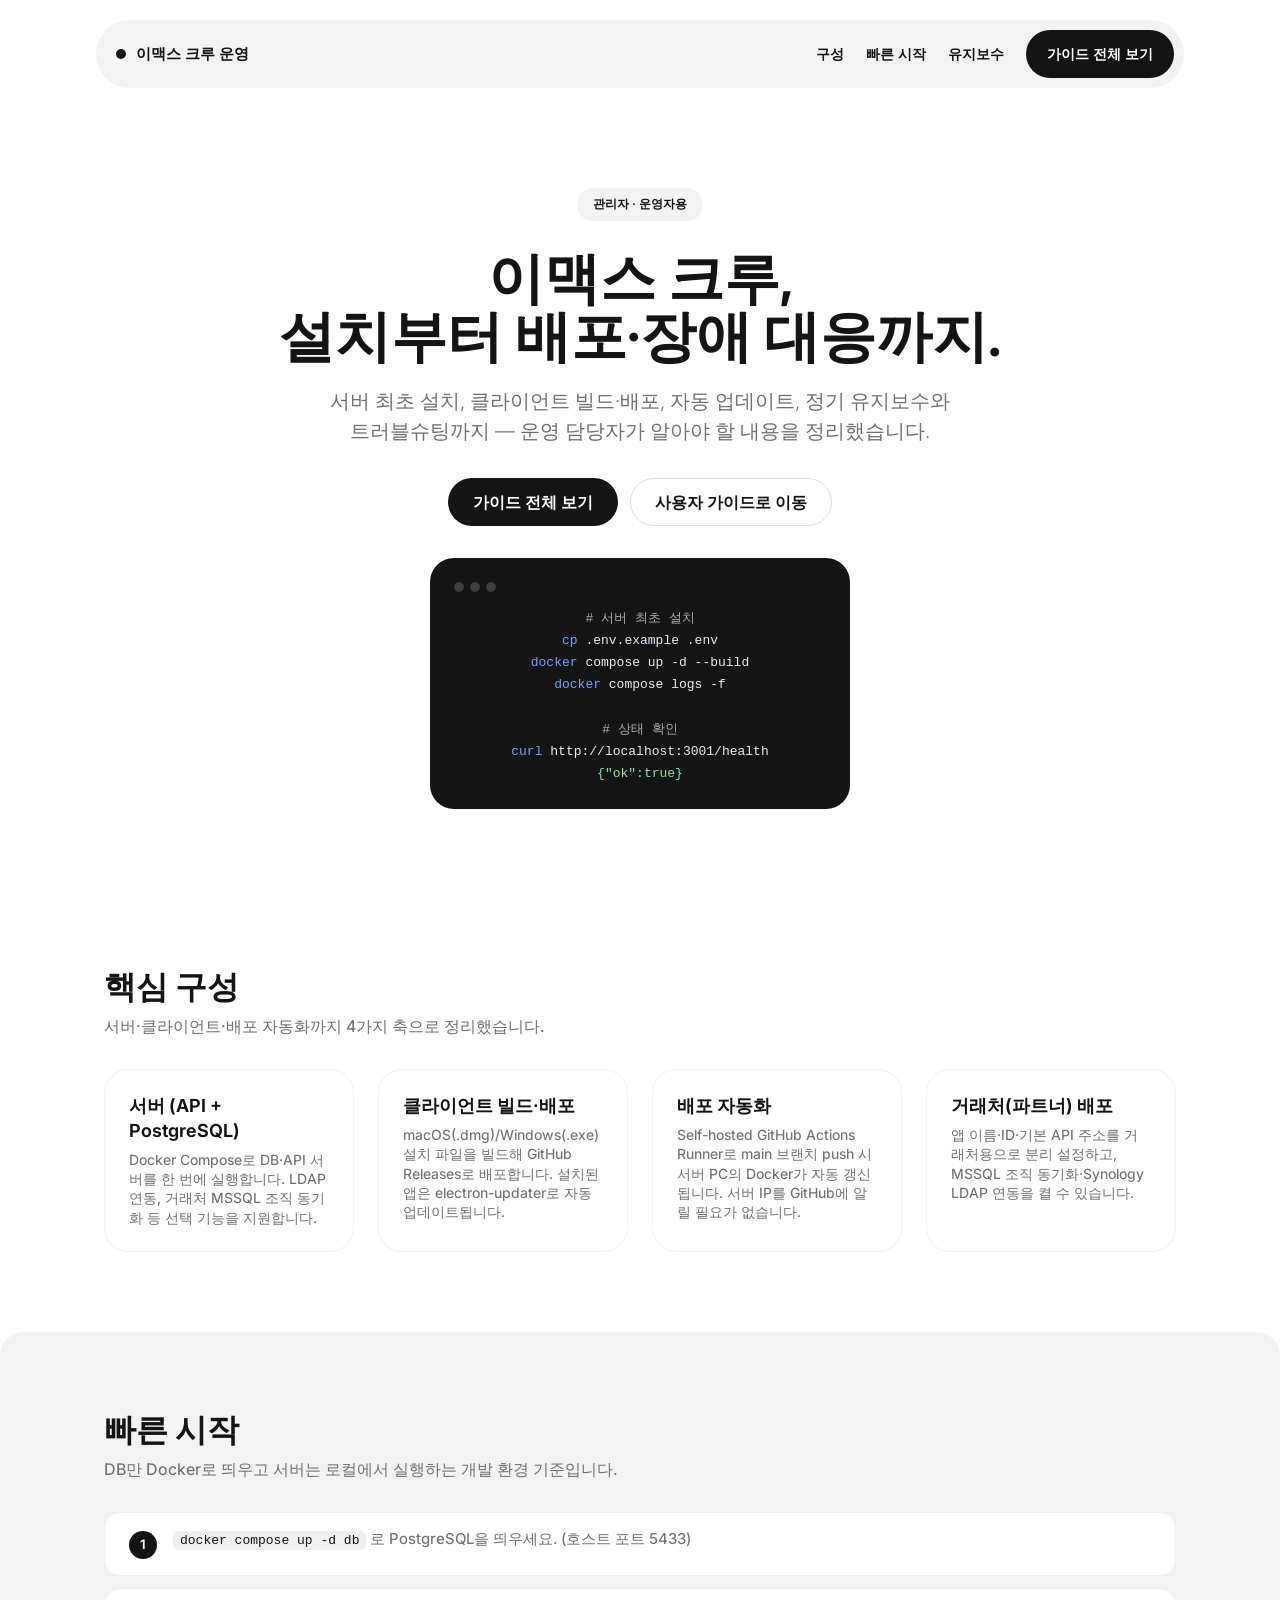
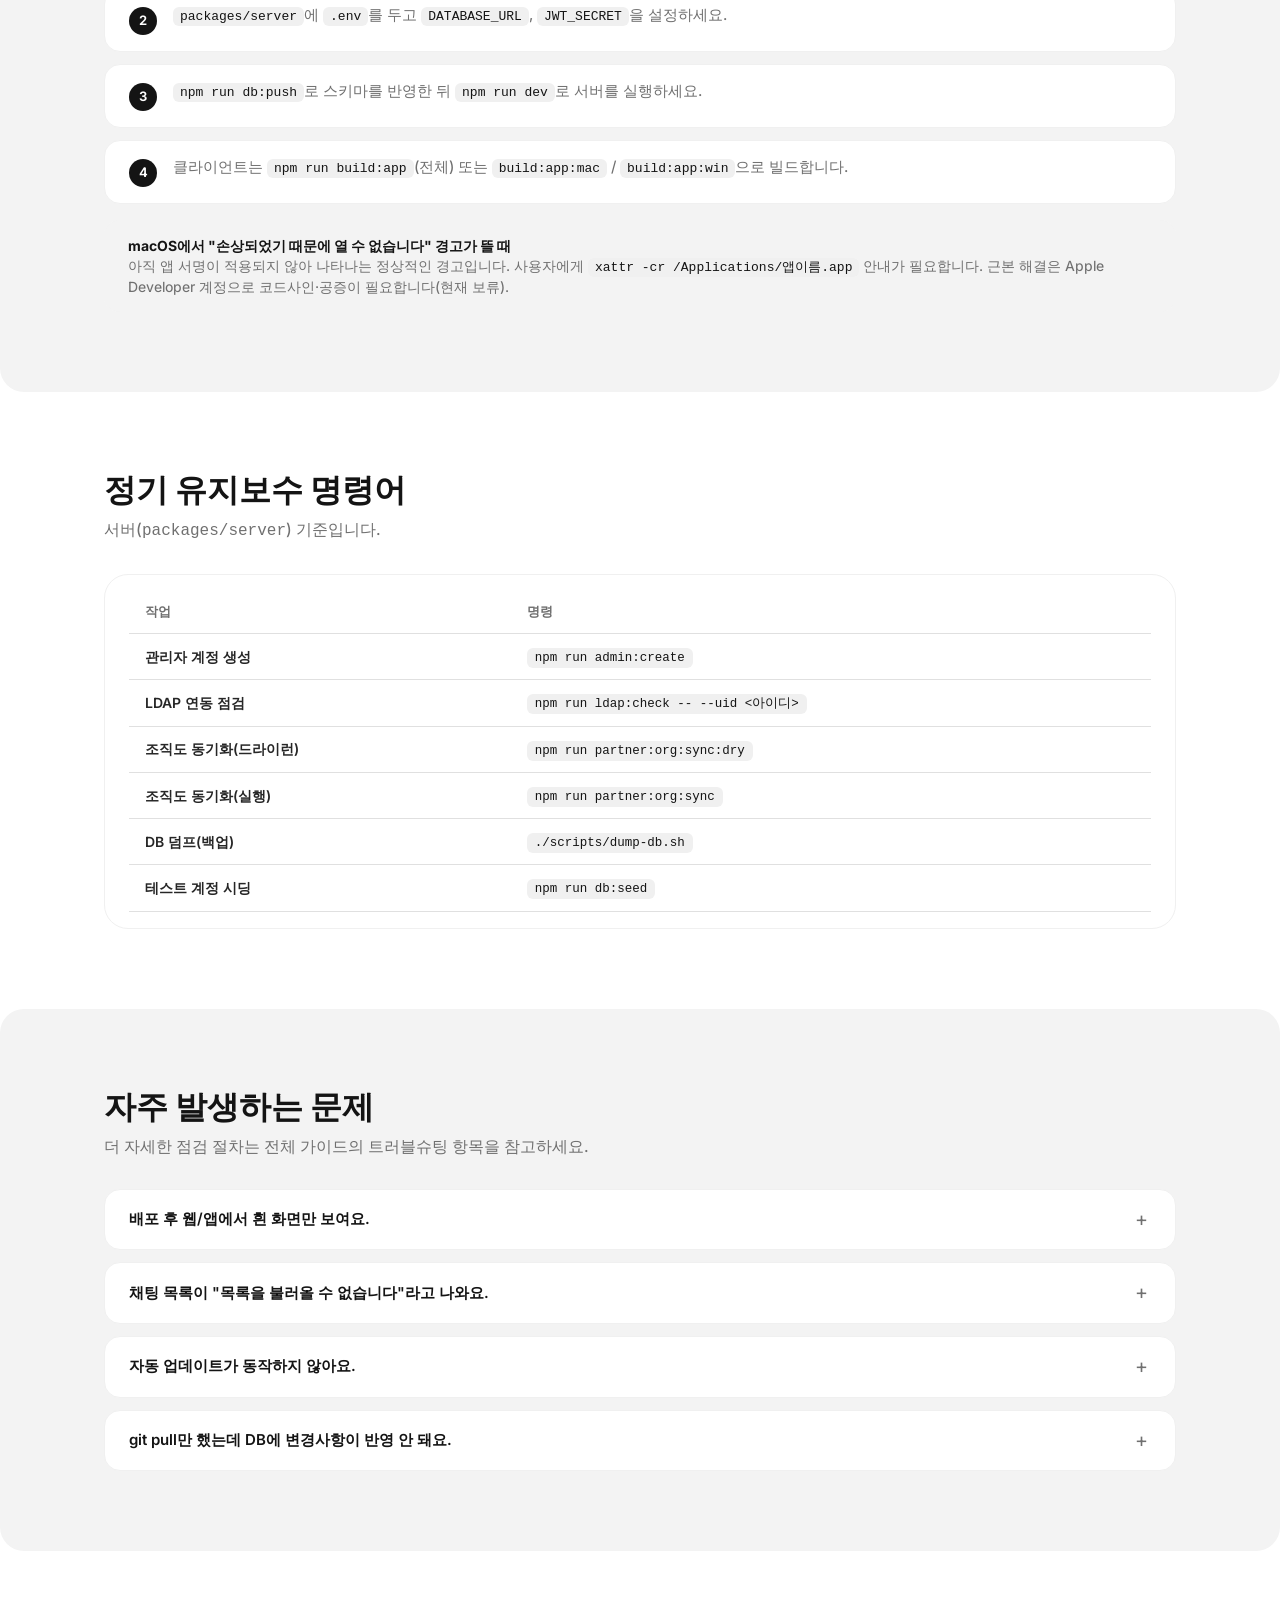
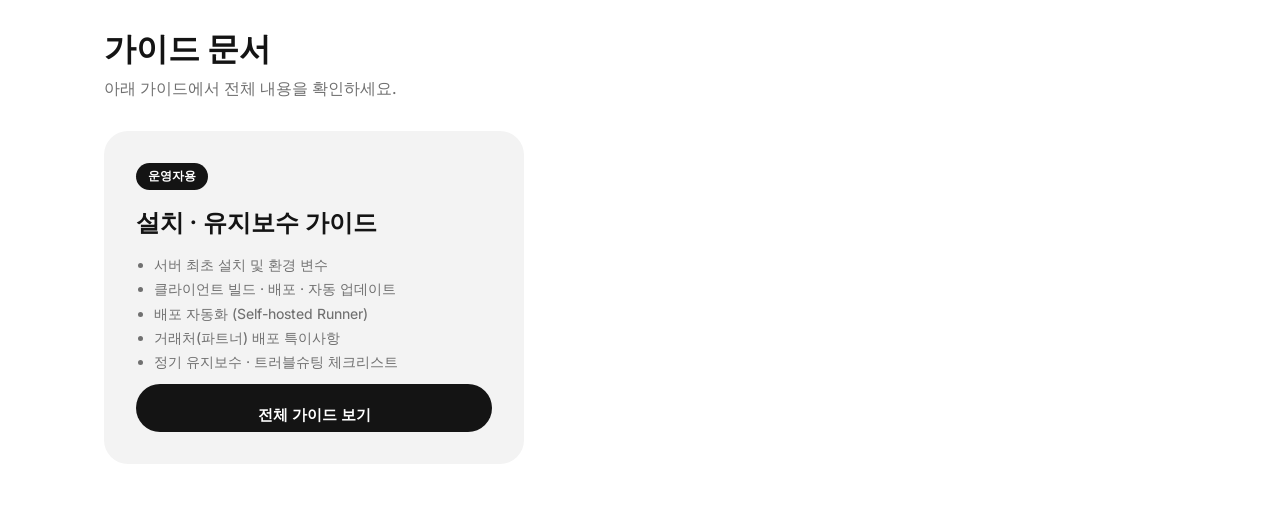
==== commit 358c63c4: "브랜딩 변경: 이맥스 큐브 → 이맥스 크루 Co-Authored-By: Claude Sonnet 5.5 <noreply@anthropic.com>" ====
--- a/index.html
+++ b/index.html
@@ -3,8 +3,8 @@
 <head>
 <meta charset="utf-8" />
 <meta name="viewport" content="width=device-width, initial-scale=1" />
-<title>이맥스 큐브 운영 가이드</title>
-<meta name="description" content="이맥스 큐브 설치·유지보수 가이드 — 서버 설치, 클라이언트 배포, 자동 업데이트, 장애 대응." />
+<title>이맥스 크루 운영 가이드</title>
+<meta name="description" content="이맥스 크루 설치·유지보수 가이드 — 서버 설치, 클라이언트 배포, 자동 업데이트, 장애 대응." />
 <link rel="preconnect" href="https://fonts.googleapis.com" />
 <link rel="preconnect" href="https://fonts.gstatic.com" crossorigin />
 <link href="https://fonts.googleapis.com/css2?family=Inter:wght@300;450;600;650&display=swap" rel="stylesheet" />
@@ -14,7 +14,7 @@
 
 <nav class="nav">
   <div class="nav-pill">
-    <a class="nav-brand" href="index.html"><span class="dot"></span> 이맥스 큐브 운영</a>
+    <a class="nav-brand" href="index.html"><span class="dot"></span> 이맥스 크루 운영</a>
     <div class="nav-links">
       <a href="#stack">구성</a>
       <a href="#quickstart">빠른 시작</a>
@@ -27,7 +27,7 @@
 <header class="hero">
   <div class="wrap">
     <span class="eyebrow">관리자 · 운영자용</span>
-    <h1>이맥스 큐브,<br />설치부터 배포·장애 대응까지.</h1>
+    <h1>이맥스 크루,<br />설치부터 배포·장애 대응까지.</h1>
     <p class="lead">
       서버 최초 설치, 클라이언트 빌드·배포, 자동 업데이트, 정기 유지보수와
       트러블슈팅까지 — 운영 담당자가 알아야 할 내용을 정리했습니다.
